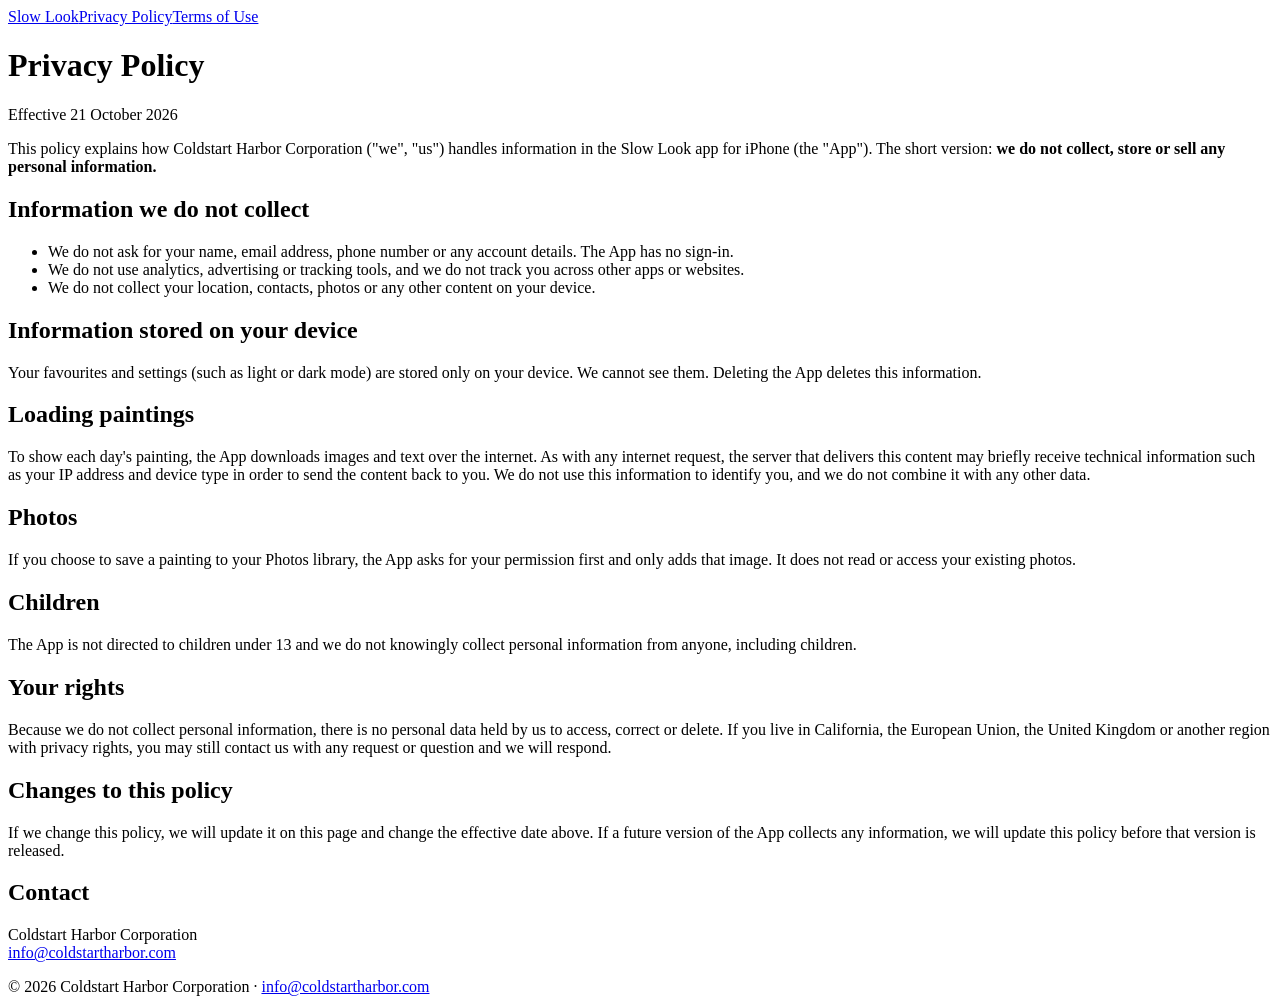
==== privacy/index.html @ 8e54d79a "Slow Look support, privacy and terms pages Co-Authored-By: Claude Opus 5.5 (1M context) <noreply@ant" ====
<!doctype html>
<html lang="en"><head><meta charset="utf-8"><meta name="viewport" content="width=device-width,initial-scale=1"><title>Slow Look — Privacy Policy</title><link rel="stylesheet" href="/slowlook/style.css"></head><body><main>
<nav><a href="/slowlook/">Slow Look</a><a href="/slowlook/privacy/">Privacy Policy</a><a href="/slowlook/terms/">Terms of Use</a></nav>
<h1>Privacy Policy</h1>
<p class="meta">Effective 21 October 2026</p>
<p>This policy explains how Coldstart Harbor Corporation ("we", "us") handles information in the Slow Look app for iPhone (the "App"). The short version: <strong>we do not collect, store or sell any personal information.</strong></p>

<h2>Information we do not collect</h2>
<ul>
<li>We do not ask for your name, email address, phone number or any account details. The App has no sign-in.</li>
<li>We do not use analytics, advertising or tracking tools, and we do not track you across other apps or websites.</li>
<li>We do not collect your location, contacts, photos or any other content on your device.</li>
</ul>

<h2>Information stored on your device</h2>
<p>Your favourites and settings (such as light or dark mode) are stored only on your device. We cannot see them. Deleting the App deletes this information.</p>

<h2>Loading paintings</h2>
<p>To show each day's painting, the App downloads images and text over the internet. As with any internet request, the server that delivers this content may briefly receive technical information such as your IP address and device type in order to send the content back to you. We do not use this information to identify you, and we do not combine it with any other data.</p>

<h2>Photos</h2>
<p>If you choose to save a painting to your Photos library, the App asks for your permission first and only adds that image. It does not read or access your existing photos.</p>

<h2>Children</h2>
<p>The App is not directed to children under 13 and we do not knowingly collect personal information from anyone, including children.</p>

<h2>Your rights</h2>
<p>Because we do not collect personal information, there is no personal data held by us to access, correct or delete. If you live in California, the European Union, the United Kingdom or another region with privacy rights, you may still contact us with any request or question and we will respond.</p>

<h2>Changes to this policy</h2>
<p>If we change this policy, we will update it on this page and change the effective date above. If a future version of the App collects any information, we will update this policy before that version is released.</p>

<h2>Contact</h2>
<p>Coldstart Harbor Corporation<br><a href="mailto:info@coldstartharbor.com">info@coldstartharbor.com</a></p>
<footer>© 2026 Coldstart Harbor Corporation · <a href="mailto:info@coldstartharbor.com">info@coldstartharbor.com</a></footer></main></body></html>
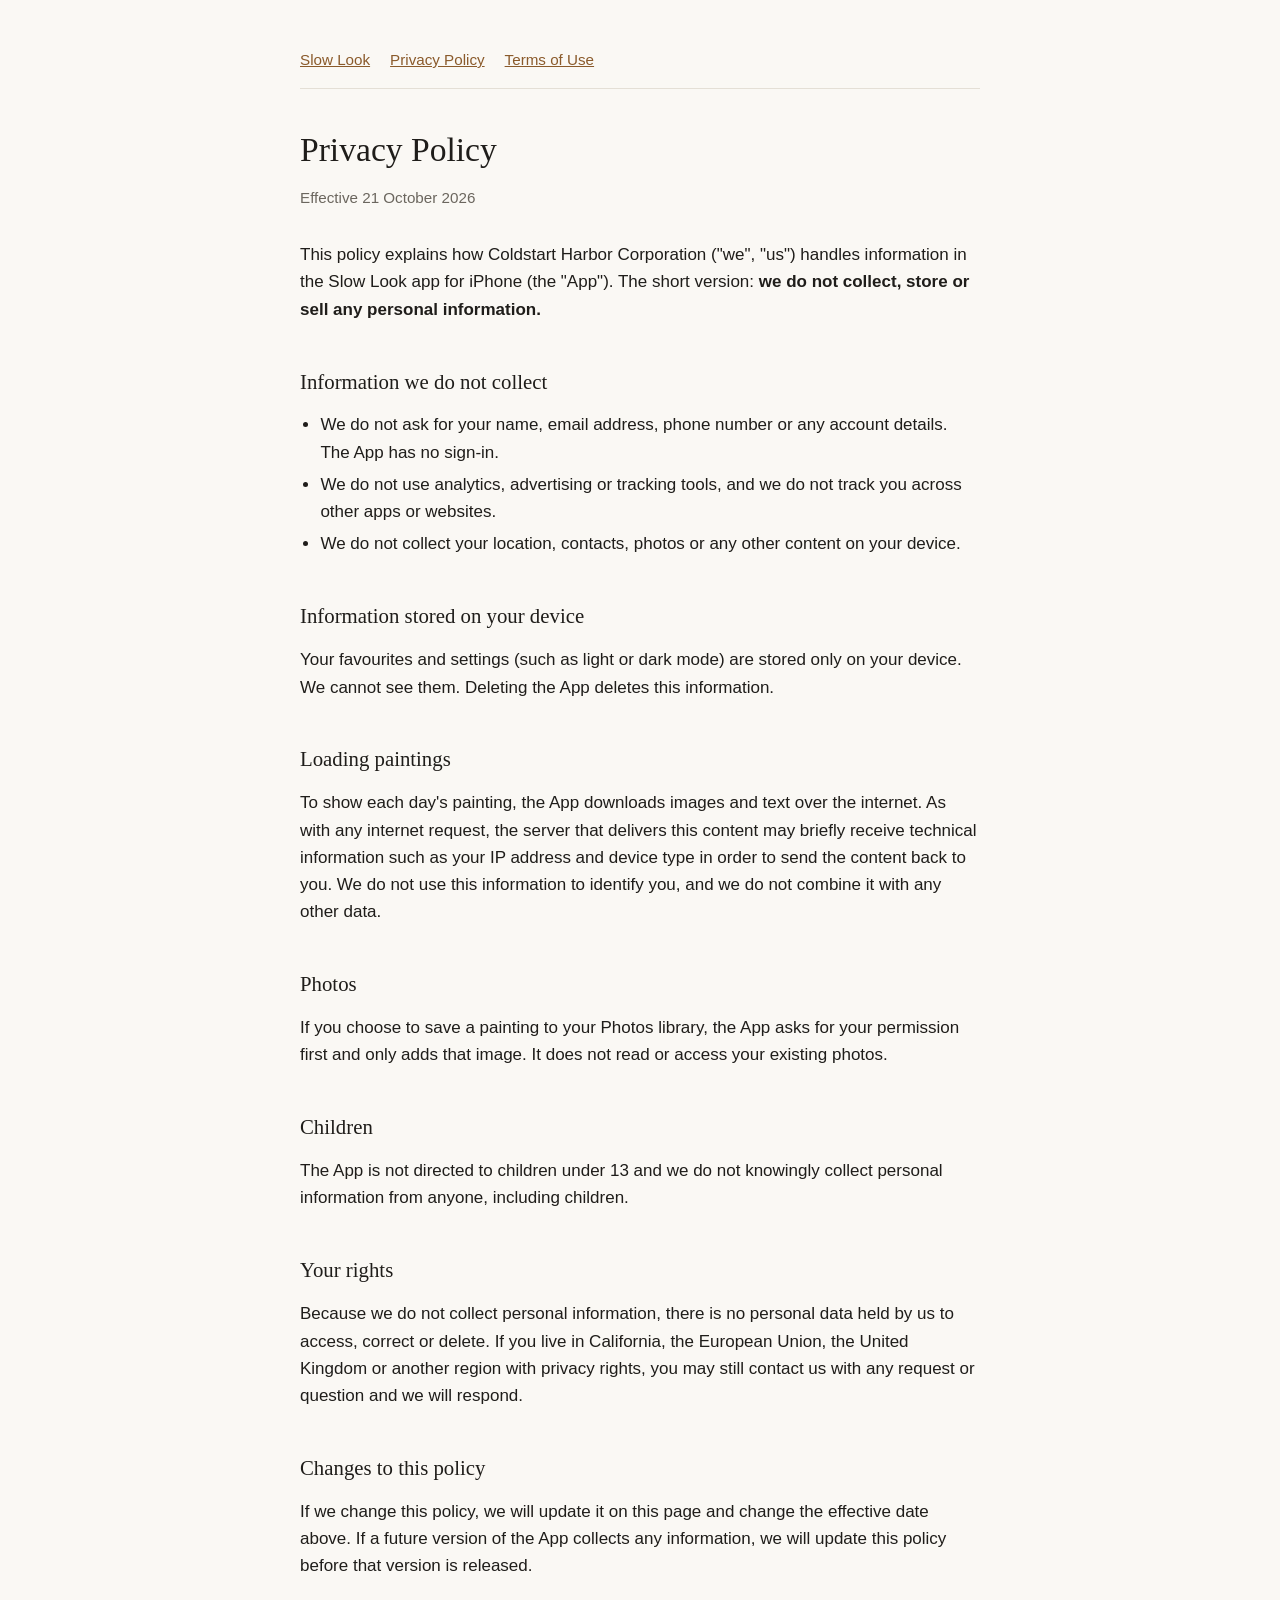
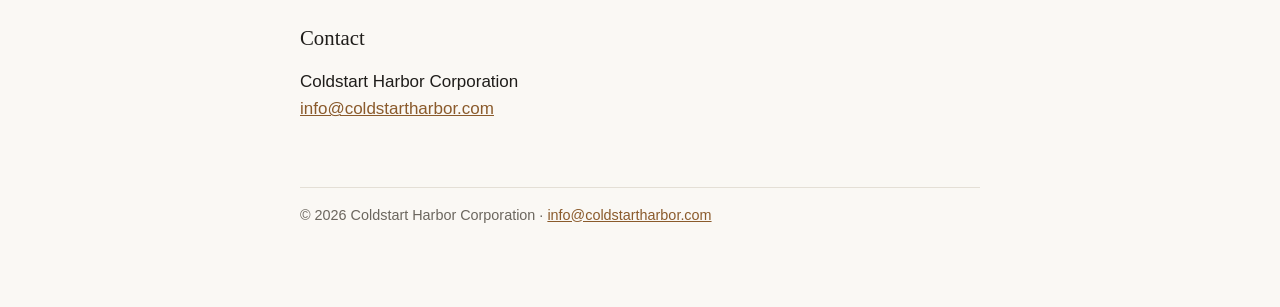
==== commit d59e5e47: "Serve from slowlook.coldstartharbor.com Co-Authored-By: Claude Opus 5.5 (1M context) <noreply@anthro" ====
--- a/privacy/index.html
+++ b/privacy/index.html
@@ -1,6 +1,6 @@
 <!doctype html>
-<html lang="en"><head><meta charset="utf-8"><meta name="viewport" content="width=device-width,initial-scale=1"><title>Slow Look — Privacy Policy</title><link rel="stylesheet" href="/slowlook/style.css"></head><body><main>
-<nav><a href="/slowlook/">Slow Look</a><a href="/slowlook/privacy/">Privacy Policy</a><a href="/slowlook/terms/">Terms of Use</a></nav>
+<html lang="en"><head><meta charset="utf-8"><meta name="viewport" content="width=device-width,initial-scale=1"><title>Slow Look — Privacy Policy</title><link rel="stylesheet" href="/style.css"></head><body><main>
+<nav><a href="/">Slow Look</a><a href="/privacy/">Privacy Policy</a><a href="/terms/">Terms of Use</a></nav>
 <h1>Privacy Policy</h1>
 <p class="meta">Effective 21 October 2026</p>
 <p>This policy explains how Coldstart Harbor Corporation ("we", "us") handles information in the Slow Look app for iPhone (the "App"). The short version: <strong>we do not collect, store or sell any personal information.</strong></p>
--- a/style.css
+++ b/style.css
@@ -0,0 +1,14 @@
+:root{--bg:#faf8f4;--ink:#1f1d1a;--quiet:#6b665e;--rule:#e4dfd6;--accent:#8a5a2b}
+@media (prefers-color-scheme:dark){:root{--bg:#141311;--ink:#ece8e1;--quiet:#a29c92;--rule:#2c2a26;--accent:#d09a62}}
+*{box-sizing:border-box}
+body{margin:0;background:var(--bg);color:var(--ink);font:17px/1.6 -apple-system,BlinkMacSystemFont,"Helvetica Neue",Arial,sans-serif}
+main{max-width:720px;margin:0 auto;padding:48px 20px 80px}
+h1,h2{font-family:"New York",Georgia,"Times New Roman",serif;font-weight:500;line-height:1.25}
+h1{font-size:2.1rem;margin:0 0 4px}
+h2{font-size:1.3rem;margin:2.2em 0 .4em}
+.meta{color:var(--quiet);font-size:.95rem;margin-bottom:2em}
+nav{display:flex;gap:20px;font-size:.95rem;margin-bottom:40px;border-bottom:1px solid var(--rule);padding-bottom:16px}
+a{color:var(--accent)}
+ul{padding-left:1.2em}
+li{margin:.3em 0}
+footer{margin-top:64px;padding-top:16px;border-top:1px solid var(--rule);color:var(--quiet);font-size:.9rem}
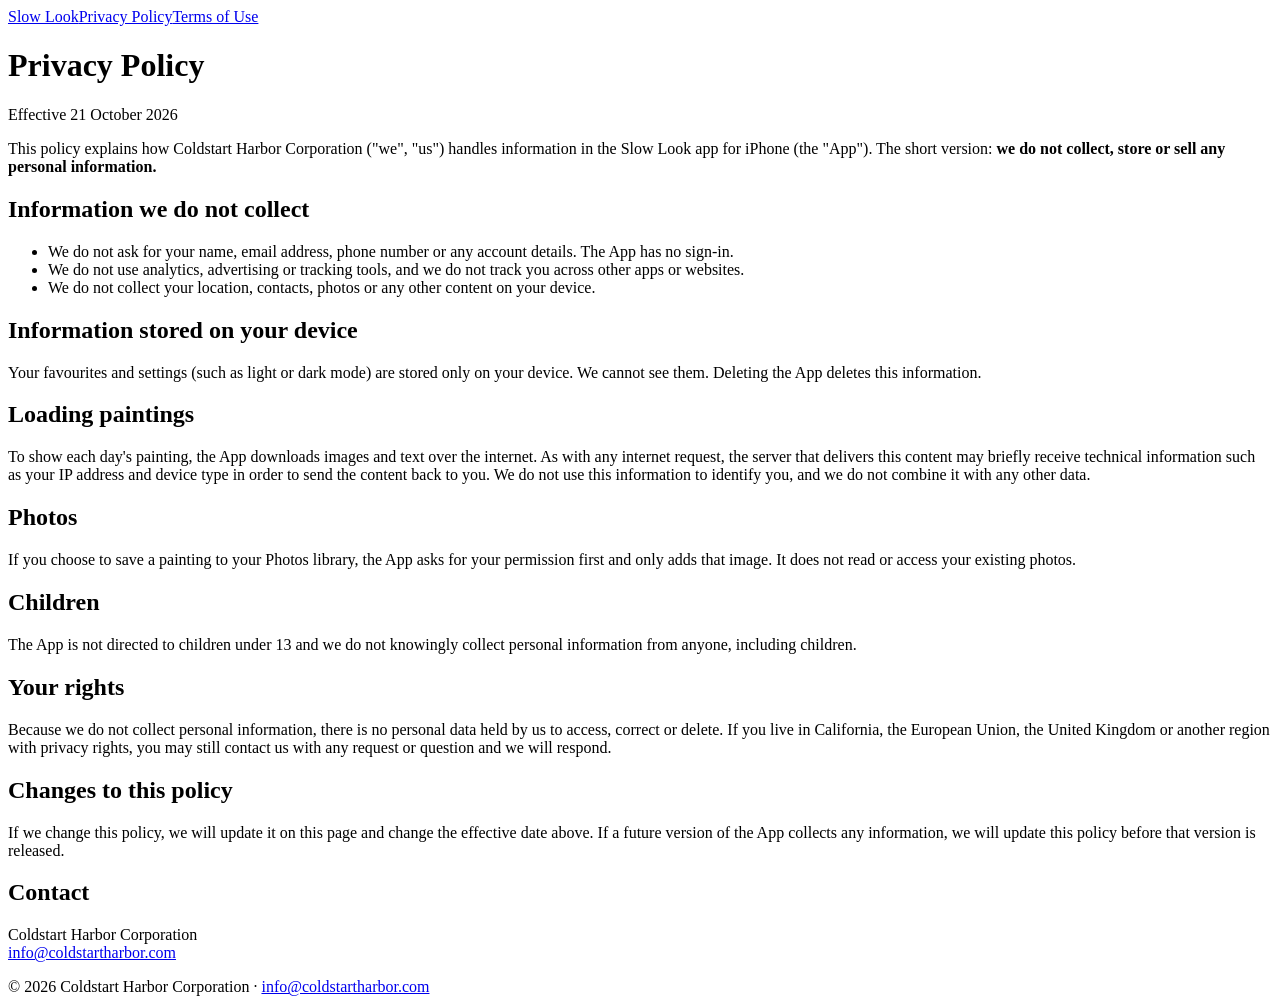
==== commit abdd4f16: "Revert "Serve from slowlook.coldstartharbor.com" This reverts commit d59e5e47a55b5a1c66a783e0d9bb80e" ====
--- a/privacy/index.html
+++ b/privacy/index.html
@@ -1,6 +1,6 @@
 <!doctype html>
-<html lang="en"><head><meta charset="utf-8"><meta name="viewport" content="width=device-width,initial-scale=1"><title>Slow Look — Privacy Policy</title><link rel="stylesheet" href="/style.css"></head><body><main>
-<nav><a href="/">Slow Look</a><a href="/privacy/">Privacy Policy</a><a href="/terms/">Terms of Use</a></nav>
+<html lang="en"><head><meta charset="utf-8"><meta name="viewport" content="width=device-width,initial-scale=1"><title>Slow Look — Privacy Policy</title><link rel="stylesheet" href="/slowlook/style.css"></head><body><main>
+<nav><a href="/slowlook/">Slow Look</a><a href="/slowlook/privacy/">Privacy Policy</a><a href="/slowlook/terms/">Terms of Use</a></nav>
 <h1>Privacy Policy</h1>
 <p class="meta">Effective 21 October 2026</p>
 <p>This policy explains how Coldstart Harbor Corporation ("we", "us") handles information in the Slow Look app for iPhone (the "App"). The short version: <strong>we do not collect, store or sell any personal information.</strong></p>
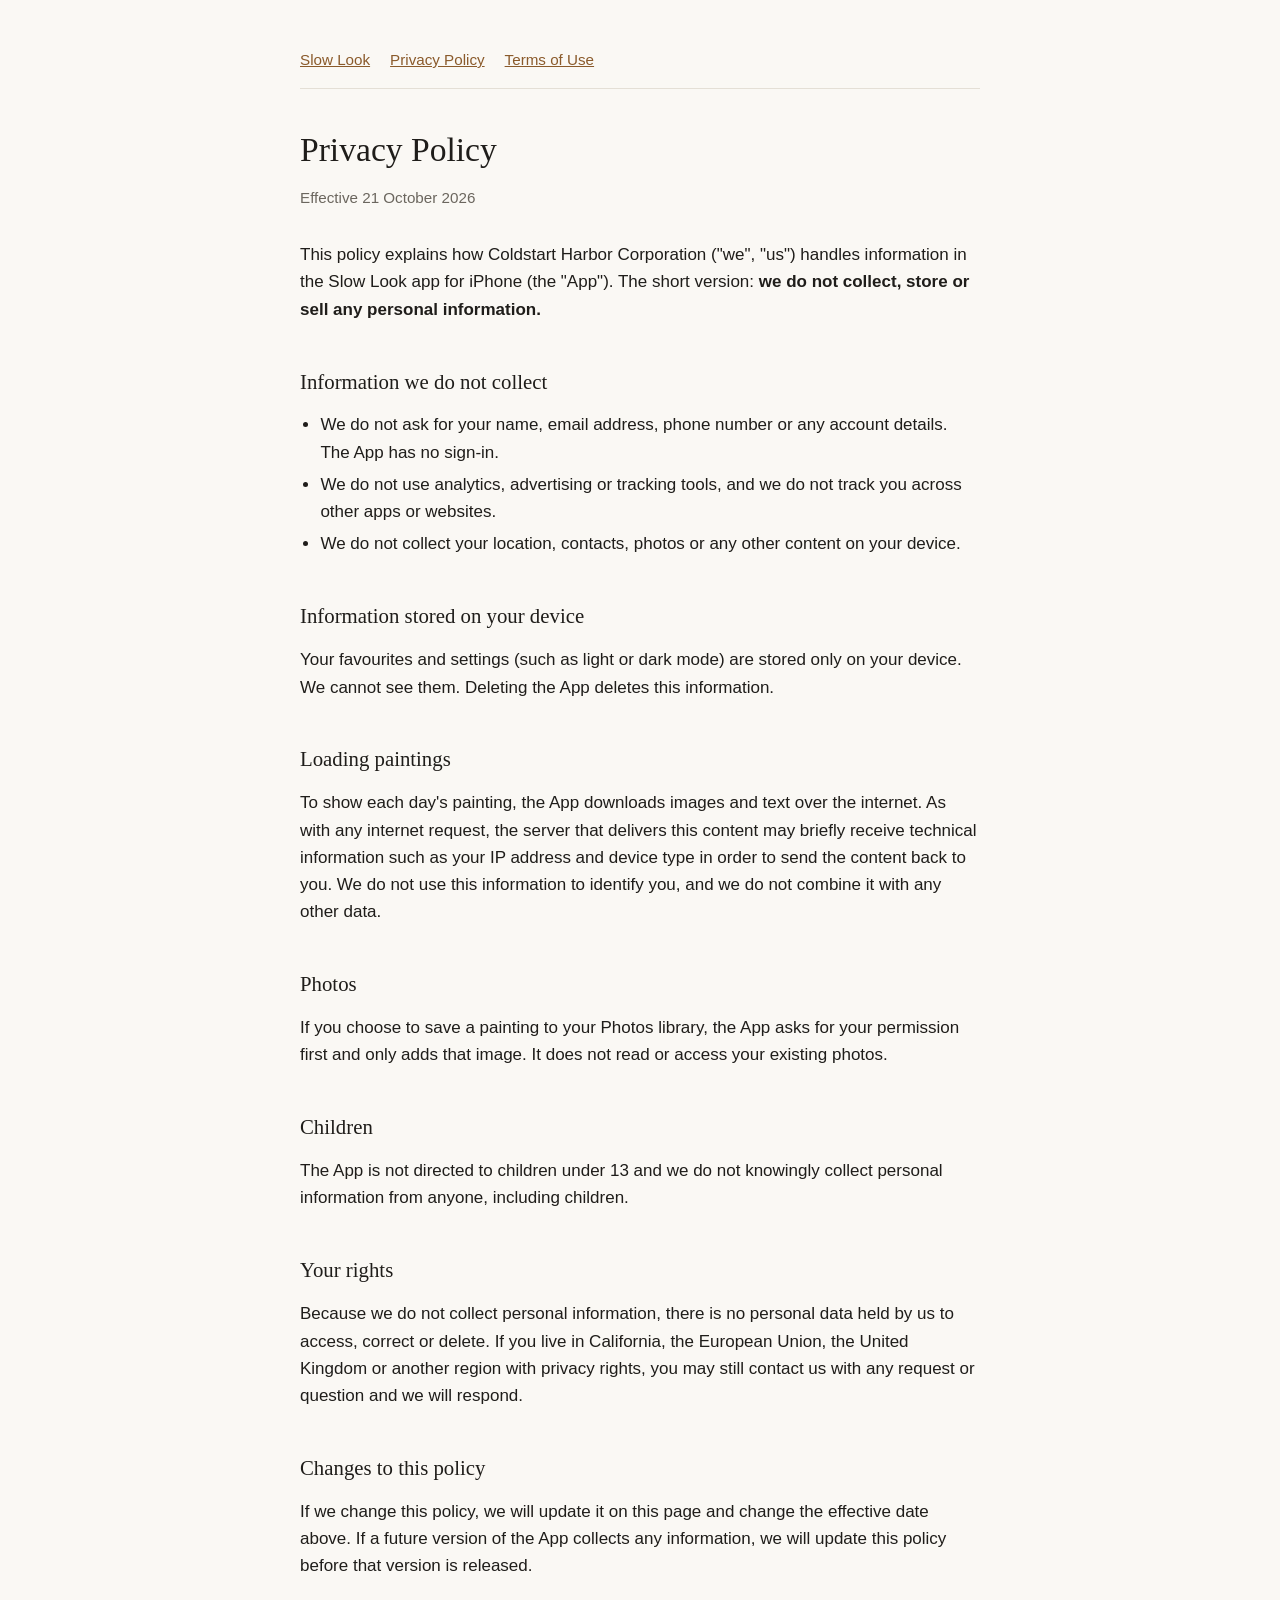
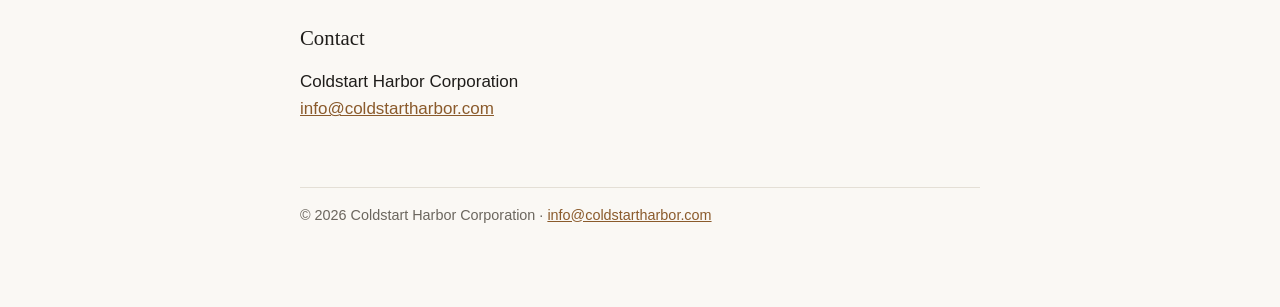
==== commit 4e6654ea: "Serve from slowlook.co Co-Authored-By: Claude Opus 5.5 (1M context) <noreply@anthropic.com>" ====
--- a/privacy/index.html
+++ b/privacy/index.html
@@ -1,6 +1,6 @@
 <!doctype html>
-<html lang="en"><head><meta charset="utf-8"><meta name="viewport" content="width=device-width,initial-scale=1"><title>Slow Look — Privacy Policy</title><link rel="stylesheet" href="/slowlook/style.css"></head><body><main>
-<nav><a href="/slowlook/">Slow Look</a><a href="/slowlook/privacy/">Privacy Policy</a><a href="/slowlook/terms/">Terms of Use</a></nav>
+<html lang="en"><head><meta charset="utf-8"><meta name="viewport" content="width=device-width,initial-scale=1"><title>Slow Look — Privacy Policy</title><link rel="stylesheet" href="/style.css"></head><body><main>
+<nav><a href="/">Slow Look</a><a href="/privacy/">Privacy Policy</a><a href="/terms/">Terms of Use</a></nav>
 <h1>Privacy Policy</h1>
 <p class="meta">Effective 21 October 2026</p>
 <p>This policy explains how Coldstart Harbor Corporation ("we", "us") handles information in the Slow Look app for iPhone (the "App"). The short version: <strong>we do not collect, store or sell any personal information.</strong></p>
--- a/style.css
+++ b/style.css
@@ -0,0 +1,14 @@
+:root{--bg:#faf8f4;--ink:#1f1d1a;--quiet:#6b665e;--rule:#e4dfd6;--accent:#8a5a2b}
+@media (prefers-color-scheme:dark){:root{--bg:#141311;--ink:#ece8e1;--quiet:#a29c92;--rule:#2c2a26;--accent:#d09a62}}
+*{box-sizing:border-box}
+body{margin:0;background:var(--bg);color:var(--ink);font:17px/1.6 -apple-system,BlinkMacSystemFont,"Helvetica Neue",Arial,sans-serif}
+main{max-width:720px;margin:0 auto;padding:48px 20px 80px}
+h1,h2{font-family:"New York",Georgia,"Times New Roman",serif;font-weight:500;line-height:1.25}
+h1{font-size:2.1rem;margin:0 0 4px}
+h2{font-size:1.3rem;margin:2.2em 0 .4em}
+.meta{color:var(--quiet);font-size:.95rem;margin-bottom:2em}
+nav{display:flex;gap:20px;font-size:.95rem;margin-bottom:40px;border-bottom:1px solid var(--rule);padding-bottom:16px}
+a{color:var(--accent)}
+ul{padding-left:1.2em}
+li{margin:.3em 0}
+footer{margin-top:64px;padding-top:16px;border-top:1px solid var(--rule);color:var(--quiet);font-size:.9rem}
